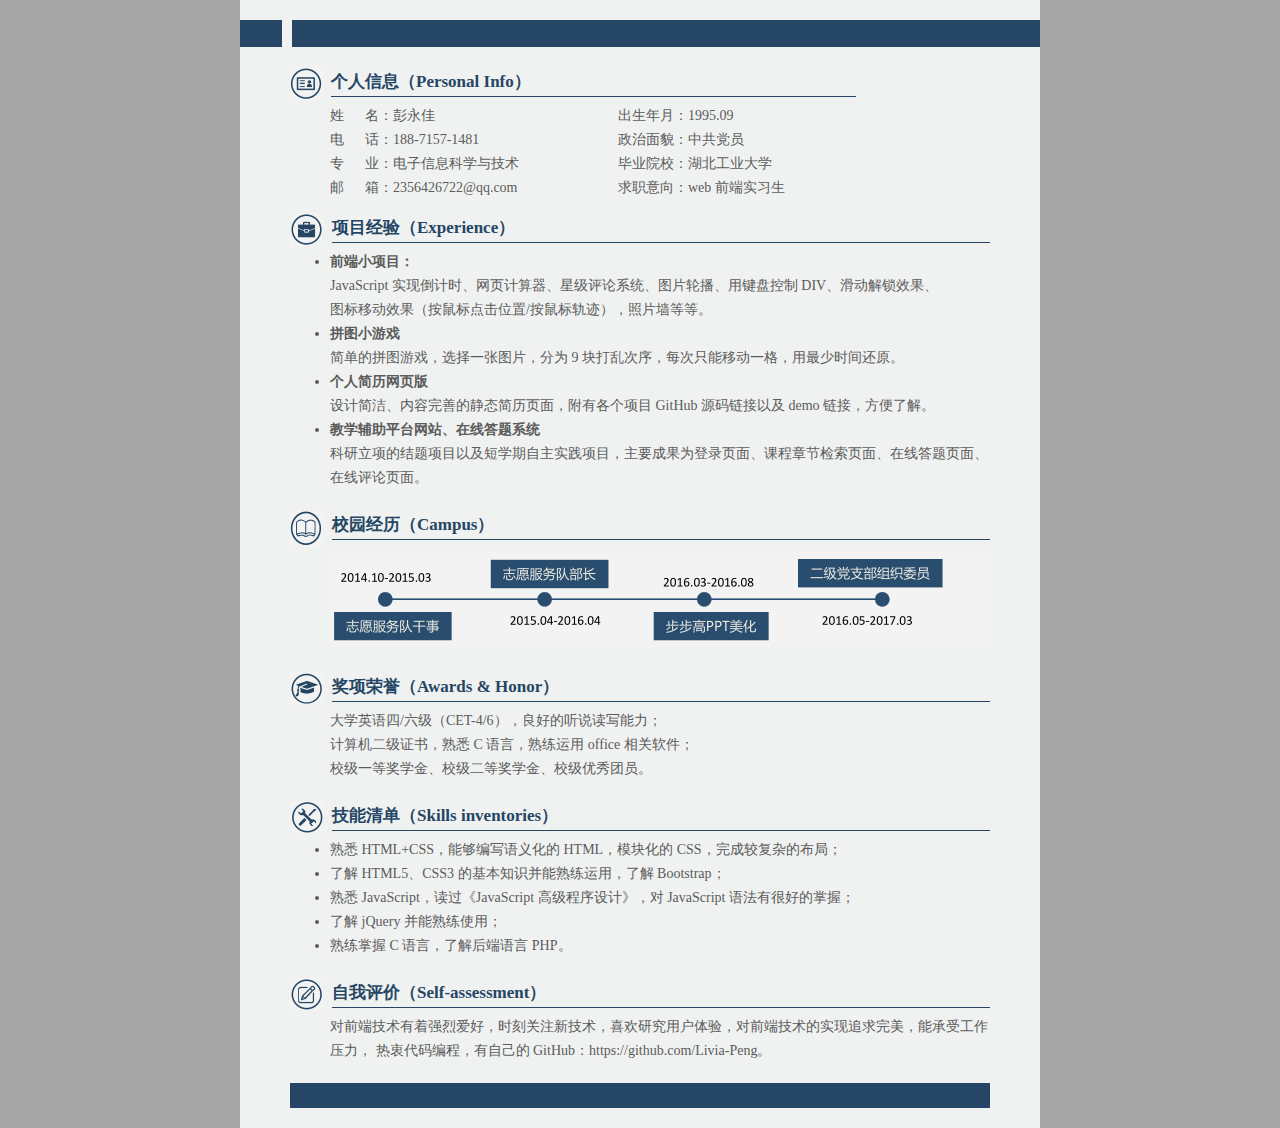
==== my_resume.html @ 68b8c963 "个人简历" ====
<!DOCTYPE html>
<html lang="en">
<head>
    <meta charset="UTF-8">
    <title></title>
    <link href="css/style.css" rel="stylesheet" type="text/css" />
</head>
<body>
<div id="box">
    <div class="top1"></div>
    <div class="top2"></div>
    <div id="content">
        <!--个人信息-->
        <div class="personal_info">
            <img src="images/personal.png"/>
            <div class="personal_title">个人信息（Personal Info）</div>
            <div class="information" style="float: left">
                <p>姓&nbsp;&nbsp;&nbsp;&nbsp;&nbsp;&nbsp;名：彭永佳</p>
                <p>电&nbsp;&nbsp;&nbsp;&nbsp;&nbsp;&nbsp;话：188-7157-1481</p>
                <p>专&nbsp;&nbsp;&nbsp;&nbsp;&nbsp;&nbsp;业：电子信息科学与技术</p>
                <p>邮&nbsp;&nbsp;&nbsp;&nbsp;&nbsp;&nbsp;箱：<a href="#">2356426722@qq.com</a></p>
            </div>
            <div class="information" style="float: right">
                <p>出生年月：1995.09 </p>
                <p>政治面貌：中共党员</p>
                <p>毕业院校：湖北工业大学</p>
                <p>求职意向：web 前端实习生</p>
            </div>
        </div>
        <img src="" />

        <!--项目经验-->
        <div class="common_box">
            <img src="images/experience.png"/>
            <div class="common_title">项目经验（Experience）</div>
            <div class="common_content">
                <ul>
                    <li>
                        <strong><a href="#">前端小项目</a>：</strong>
                        <p>JavaScript 实现倒计时、网页计算器、星级评论系统、图片轮播、用键盘控制 DIV、滑动解锁效果、<br/>
                            图标移动效果（按鼠标点击位置/按鼠标轨迹），照片墙等等。</p>
                    </li>
                    <li>
                        <strong><a href="#">拼图小游戏</a></strong>
                        <p>简单的拼图游戏，选择一张图片，分为 9 块打乱次序，每次只能移动一格，用最少时间还原。</p>
                    </li>
                    <li>
                        <strong><a href="http://123.207.0.184/my_resume/my_resume.html" target="_blank">个人简历网页版</a></strong>
                        <p>设计简洁、内容完善的静态简历页面，附有各个项目 GitHub 源码链接以及 demo 链接，方便了解。</p>
                    </li>
                    <li>
                        <strong><a href="#">教学辅助平台网站、在线答题系统</a></strong>
                        <p>科研立项的结题项目以及短学期自主实践项目，主要成果为登录页面、课程章节检索页面、在线答题页面、
                            在线评论页面。</p>
                    </li>
                </ul>
            </div>
        </div>

        <!--校园经历-->
        <div class="common_box">
            <img src="images/campus.png"/>
            <div class="common_title">校园经历（Campus）</div>
            <img src="images/campus_content.png" style="margin-left: 40px" />
        </div>

        <!--奖项荣誉-->
        <div class="common_box">
            <img src="images/award.png"/>
            <div class="common_title">奖项荣誉（Awards & Honor）</div>
            <div class="common_content" style="padding-left: 40px">
                <p>大学英语四/六级（CET-4/6），良好的听说读写能力；</p>
                <p>计算机二级证书，熟悉 C 语言，熟练运用 office 相关软件；</p>
                <p>校级一等奖学金、校级二等奖学金、校级优秀团员。</p>
            </div>
        </div>

        <!--技能清单-->
        <div class="common_box">
            <img src="images/skill.png"/>
            <div class="common_title">技能清单（Skills inventories）</div>
            <div class="common_content">
                <ul>
                    <li>熟悉 HTML+CSS，能够编写语义化的 HTML，模块化的 CSS，完成较复杂的布局；</li>
                    <li>了解 HTML5、CSS3 的基本知识并能熟练运用，了解 Bootstrap；</li>
                    <li>熟悉 JavaScript，读过《JavaScript 高级程序设计》，对 JavaScript 语法有很好的掌握；</li>
                    <li>了解 jQuery 并能熟练使用；</li>
                    <li>熟练掌握 C 语言，了解后端语言 PHP。</li>
                </ul>
            </div>
        </div>

        <!--自我评价-->
        <div class="common_box">
            <img src="images/self-assessment.png"/>
            <div class="common_title">自我评价（Self-assessment）</div>
            <div class="common_content" style="padding-left: 40px">
                <p>对前端技术有着强烈爱好，时刻关注新技术，喜欢研究用户体验，对前端技术的实现追求完美，能承受工作压力，
                    热衷代码编程，有自己的 GitHub：<a href="https://github.com/Livia-Peng" target="_blank">https://github.com/Livia-Peng</a>。</p>
            </div>
        </div>

        <div class="bottom" ></div>
    </div>
</div>
</body>
</html>
---- css/style.css ----
*{
    margin: 0;
    font-family: "Microsoft YaHei", "΢���ź�";
}
body{
    width:100%;
    height:100%;
    margin:0;
    padding:0;
    background:#a5a5a5;
}
a{text-decoration:none;color: inherit}
a:hover{text-decoration: underline}

#box{
    width: 800px;
    height:100%;
    margin-left:auto;
    margin-right:auto;
    background: #f0f2f1;
    padding-bottom: 20px;
}
/*��������*/
.top1{
    width: 42px;
    height: 27px;
    margin-top: 20px;
    margin-bottom: 20px;
    background:rgb(37,70,101);
    float: left;
}
.top2{
    width: 748px;
    height: 27px;
    margin-top: 20px;
    margin-bottom: 20px;
    background: rgb(37,70,101);
    float: right;
}

#content{
    width: 700px;
    height: 100%;
    margin-left:auto;
    margin-right:auto;
}

/*������Ϣ*/
.personal_info{
    width: 566px;
    height: 180px;
    margin-bottom: 15px;
}
.personal_title{
    width:525px;
    height: 26px;
    margin-top: 3px;
    color:rgb(37,70,101);
    font-weight: 600;
    font-size: 17px;
    float: right;
    border-bottom: solid 1px rgb(37,70,101);
}
.information{
    width: 238px;
    padding-left: 40px;
    color: rgb(91,91,91);
    font-size: 14px;
    line-height: 24px;
}

/*���ú���*/
.common_box{
    width: 100%;
    height:auto;
    margin-bottom: 20px;
}
.common_title{
    width:658px;
    height: 26px;
    margin-top: 3px;
    color:rgb(37,70,101);
    font-weight: 600;
    font-size: 17px;
    float: right;
    border-bottom: solid 1px rgb(37,70,101);
}
.common_content{
    width: 100%;
    color: rgb(91,91,91);
    font-size: 14px;
    line-height: 24px;
}
.common_content p{width: 658px}
.bottom{
    width: 700px;
    height: 25px;
    margin-left:auto;
    margin-right:auto;
    background: rgb(37,70,101);
}
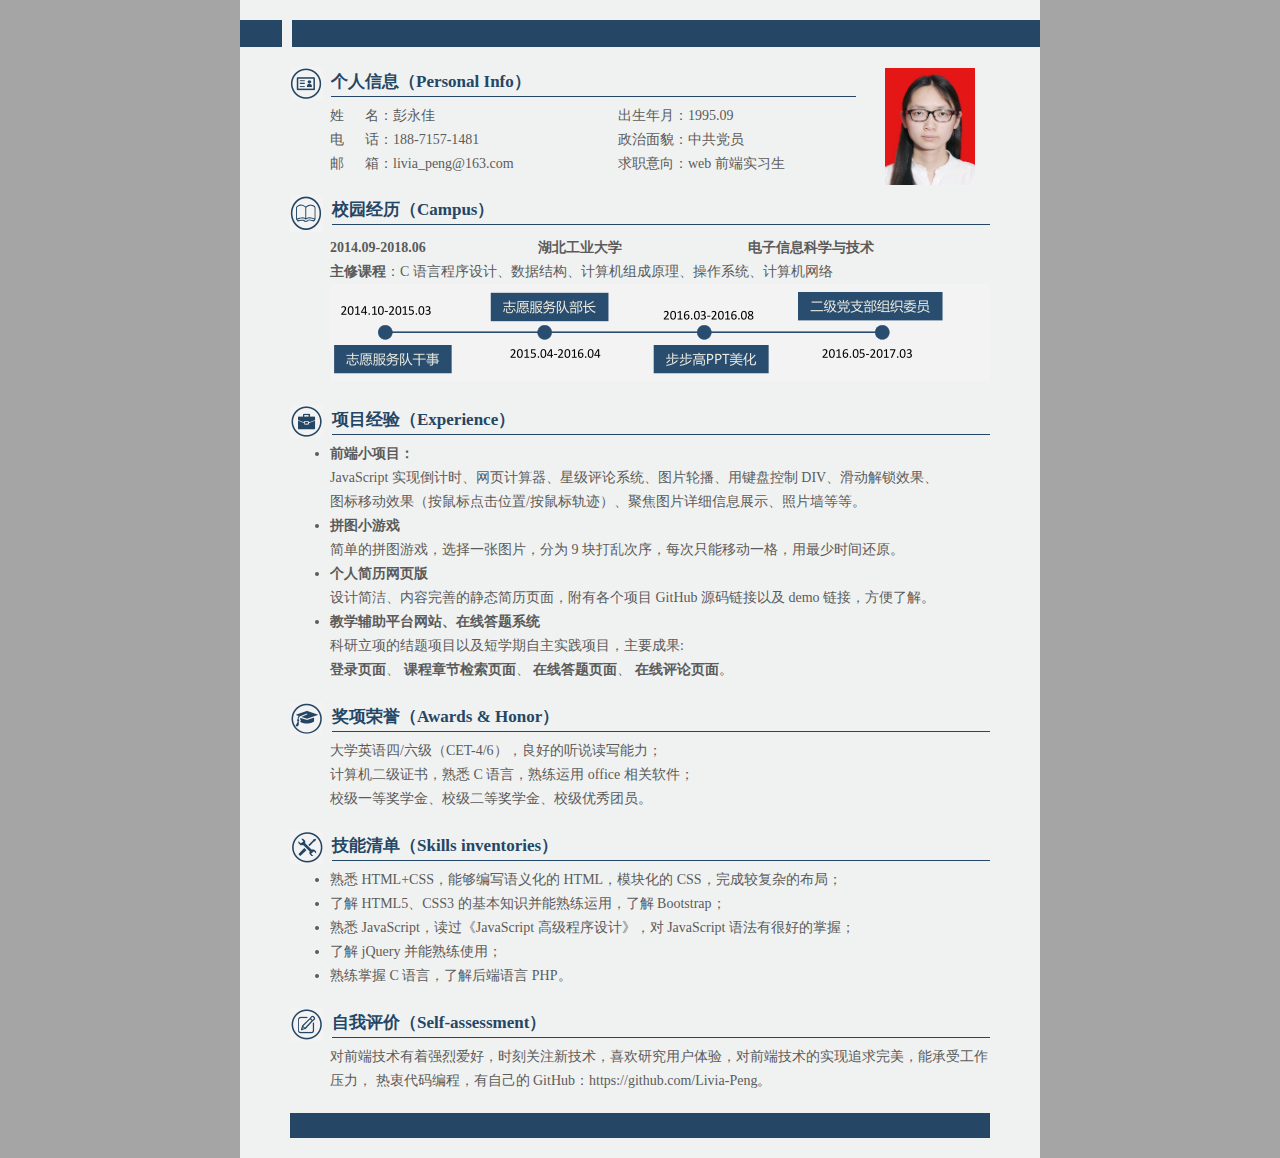
==== commit de1bc512: "个人简历" ====
--- a/my_resume.html
+++ b/my_resume.html
@@ -17,17 +17,28 @@
             <div class="information" style="float: left">
                 <p>姓&nbsp;&nbsp;&nbsp;&nbsp;&nbsp;&nbsp;名：彭永佳</p>
                 <p>电&nbsp;&nbsp;&nbsp;&nbsp;&nbsp;&nbsp;话：188-7157-1481</p>
-                <p>专&nbsp;&nbsp;&nbsp;&nbsp;&nbsp;&nbsp;业：电子信息科学与技术</p>
-                <p>邮&nbsp;&nbsp;&nbsp;&nbsp;&nbsp;&nbsp;箱：<a href="#">2356426722@qq.com</a></p>
+                <!--<p>专&nbsp;&nbsp;&nbsp;&nbsp;&nbsp;&nbsp;业：电子信息科学与技术</p>-->
+                <p>邮&nbsp;&nbsp;&nbsp;&nbsp;&nbsp;&nbsp;箱：<a href="#">livia_peng@163.com</a></p>
             </div>
             <div class="information" style="float: right">
                 <p>出生年月：1995.09 </p>
                 <p>政治面貌：中共党员</p>
-                <p>毕业院校：湖北工业大学</p>
+                <!--<p>毕业院校：湖北工业大学</p>-->
                 <p>求职意向：web 前端实习生</p>
             </div>
         </div>
-        <img src="" />
+        <img src="images/me.jpg" class="personal_img"/>
+
+        <!--校园经历-->
+        <div class="common_box">
+            <img src="images/campus.png"/>
+            <div class="common_title">校园经历（Campus）</div>
+            <div class="common_content" style="padding-left: 40px">
+                <p class="space"><strong>2014.09-2018.06                                湖北工业大学                                    电子信息科学与技术</strong></p>
+                <p><strong>主修课程</strong>：C 语言程序设计、数据结构、计算机组成原理、操作系统、计算机网络<br/></p>
+            </div>
+            <img src="images/campus_content.png" style="margin-left: 40px" />
+        </div>
 
         <!--项目经验-->
         <div class="common_box">
@@ -38,7 +49,7 @@
                     <li>
                         <strong><a href="#">前端小项目</a>：</strong>
                         <p>JavaScript 实现倒计时、网页计算器、星级评论系统、图片轮播、用键盘控制 DIV、滑动解锁效果、<br/>
-                            图标移动效果（按鼠标点击位置/按鼠标轨迹），照片墙等等。</p>
+                            图标移动效果（按鼠标点击位置/按鼠标轨迹）、聚焦图片详细信息展示、照片墙等等。</p>
                     </li>
                     <li>
                         <strong><a href="#">拼图小游戏</a></strong>
@@ -50,18 +61,14 @@
                     </li>
                     <li>
                         <strong><a href="#">教学辅助平台网站、在线答题系统</a></strong>
-                        <p>科研立项的结题项目以及短学期自主实践项目，主要成果为登录页面、课程章节检索页面、在线答题页面、
-                            在线评论页面。</p>
+                        <p>科研立项的结题项目以及短学期自主实践项目，主要成果:<br/>
+                            <strong><a href="http://123.207.0.184/my_resume/my_resume.html" target="_blank">登录页面</a></strong>、
+                            <strong><a href="http://123.207.0.184/my_resume/my_resume.html" target="_blank">课程章节检索页面</a></strong>、
+                            <strong><a href="http://123.207.0.184/my_resume/my_resume.html" target="_blank">在线答题页面</a></strong>、
+                            <strong><a href="http://123.207.0.184/my_resume/my_resume.html" target="_blank">在线评论页面</a></strong>。</p>
                     </li>
                 </ul>
             </div>
-        </div>
-
-        <!--校园经历-->
-        <div class="common_box">
-            <img src="images/campus.png"/>
-            <div class="common_title">校园经历（Campus）</div>
-            <img src="images/campus_content.png" style="margin-left: 40px" />
         </div>
 
         <!--奖项荣誉-->
--- a/css/style.css
+++ b/css/style.css
@@ -43,6 +43,7 @@
     height: 100%;
     margin-left:auto;
     margin-right:auto;
+    position: relative;
 }
 
 /*������Ϣ*/
@@ -51,6 +52,15 @@
     height: 180px;
     margin-bottom: 15px;
 }
+
+.personal_img{
+    width: 90px;
+    float: right;
+    position: absolute;
+    top: 68px;
+    right: 15px;
+}
+
 .personal_title{
     width:525px;
     height: 26px;
@@ -100,22 +110,11 @@
     background: rgb(37,70,101);
 }
 
+.space {
+    white-space: pre;
+}
 
 
 
 
 
-
-
-
-
-
-
-
-
-
-
-
-
-
-
